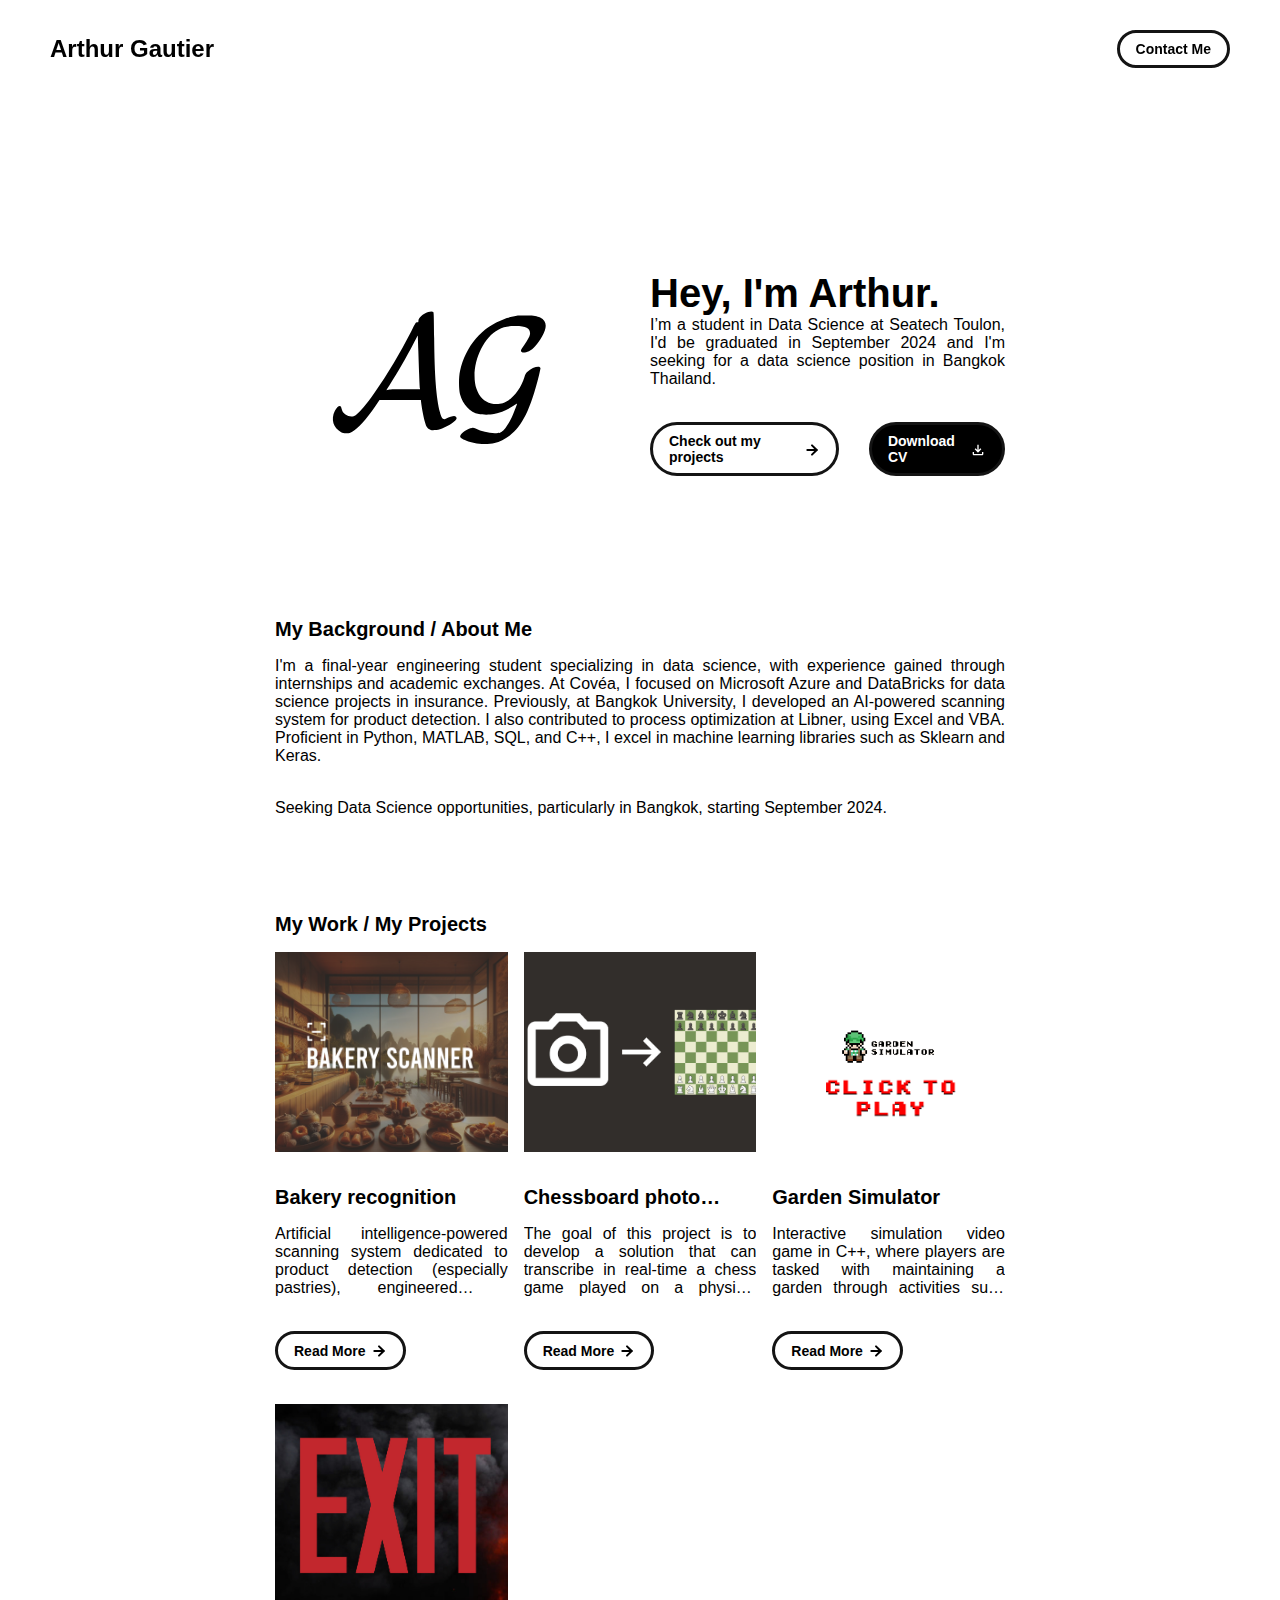
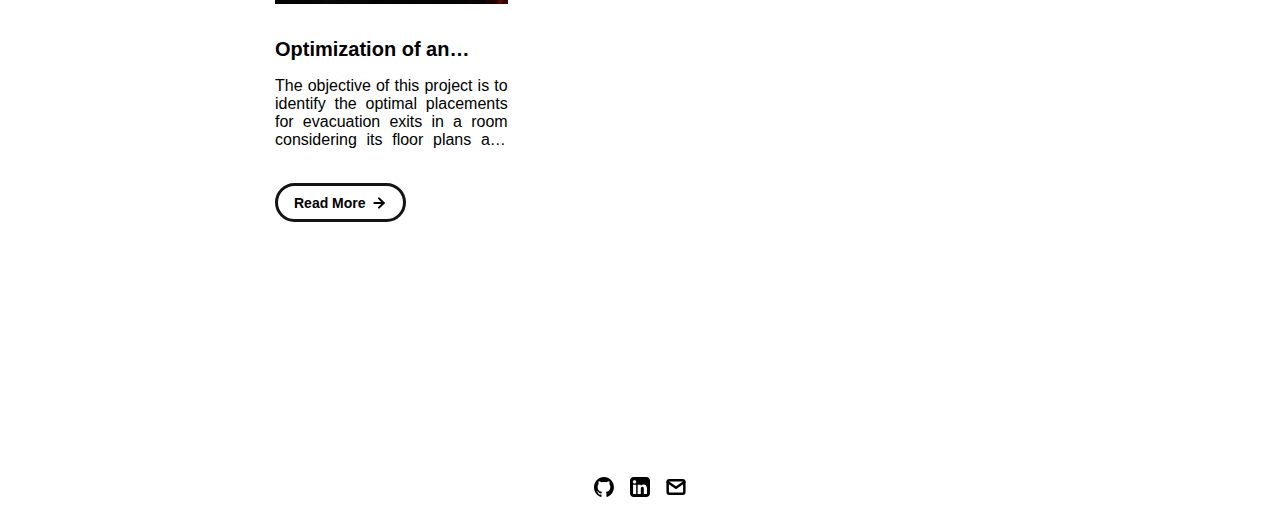
==== index.html @ 928bdd91 "Change description" ====
<!DOCTYPE html>
<html lang="en">
	<head>
		<meta charset="utf-8">

    <link rel="icon" href="./assets/images/favicon.ico" />
		<title>Arthur Gautier</title>
    <meta name="description" content="A portfolio template for the Unemployables community.">
    <meta name="viewport" content="width=device-width, initial-scale=1" />

		<link rel="stylesheet" href="./css/layout.css">
    <link rel="stylesheet" href="./css/typography.css">
    <link rel="stylesheet" href="./css/utilities.css">

		<script defer src="./js/script.js"></script>


	</head>
	<body>

    <!-- Add a container for the animated background -->
    <div id="background"></div>

    <div class="navbar">
      <a class="nav-title-link" href="./index.html">
        <span class="nav-title">Arthur Gautier</span>
        <a class="button" href="mailto:artgau79@gmail.com">
          <span class="button-text">Contact Me</span>
        </a>
      </a>

    </div>




    <!-- MAIN PAGE CONTENT -->
    <div id="main-content">

      <!-- PORTFOLIO HEADER -->
      <div id="portfolio-header">
        <div id="portfolio-header-image-container">
          <img src="./assets/images/1311.svg" class="portfolio-header-image" oncontextmenu="return false;">
        </div>



        <div id="portfolio-header-text-container">
            <div class="header-text">
              <span class="main-title">Hey, I'm Arthur.</span>
              <div class="body-text">I’m a student in Data Science at Seatech Toulon, I'd be graduated in September 2024 and I'm seeking for a data science position in Bangkok Thailand.</div>
            </div>

                <div class="button-container">

                  <a class="button" id="my-work-link">
                    <span class="button-text">Check out my projects</span> 
                    <image src="./assets/icons/arrow-right.svg" class="right-arrow-icon"/ oncontextmenu="return false;">
                  </a>

                  <a class="button" id="my-resume" href="./assets/resume.pdf" download="resume.pdf" target="_blank">
                    <span class="button-text" id="my-resume-text">Download CV</span> 
                    <image src="./assets/icons/download.svg" class="right-arrow-icon"/ oncontextmenu="return false;">
                  </a>  

                </div>

        </div>
      </div>

      <!-- ABOUT SECTION -->
      <div id="about-section">
        <span class="subheader-text">My Background / About Me</span>
        <div class="about-section-content">
          <div class="body-text">I'm a final-year engineering student specializing in data science, with experience gained through internships and academic exchanges. At Covéa, I focused on Microsoft Azure and DataBricks for data science projects in insurance. Previously, at Bangkok University, I developed an AI-powered scanning system for product detection. I also contributed to process optimization at Libner, using Excel and VBA. Proficient in Python, MATLAB, SQL, and C++, I excel in machine learning libraries such as Sklearn and Keras.</div>
          <div class="body-text">Seeking Data Science opportunities, particularly in Bangkok, starting September 2024.</div>
        </div>
      </div>

      <!-- PROJECTS / MY WORK SECTION -->
      <div id="my-work-section">

        <span class="subheader-text">My Work / My Projects</span>

        <div class="projects-container">
          <!-- 
            TODO

            This is where the project cards live. Here's a base level project card for you to copy:
            <div class="project-card">
              <img src="./assets/images/IMAGE_NAME" class="project-image">
              <div class="project-card-text-container">
                <div class="subheader-text project-title">PROJECT_NAME</div>
                <div class="body-text project-card-text">SMALL_PROJECT_DESCRIPTION</div>
              </div>
              <a class="button" href="./project-pages/PROJECT_PAGE_NAME.html">
                <span class="button-text">Read More</span>
                <image src="./assets/icons/arrow-right.svg" class="right-arrow-icon"/>
              </a>
            </div>

            - To add a project to the this area, copy the above, paste it below this comment, and change the following:
                - IMAGE_NAME: the name of the image file in assets/images
                - PROJECT_NAME: the name of the project (keep it short, it only shows 1 line)
                - SMALL_PROJECT_DESCRIPTION: a quick project description (max 4 lines)
                - PROJECT_PAGE_NAME.html: the html filename for the project (must be in project-pages folder)
          -->

          <!-- PROJECT -->
          <div class="project-card">
            <img src="./assets/images/bakery.png" class="project-image" oncontextmenu="return false;">
            <div class="project-card-text-container">
              <div class="subheader-text project-title">Bakery recognition</div>
              <div class="body-text project-card-text">Artificial intelligence-powered scanning system dedicated to product detection (especially pastries), engineered to streamline automated vending.</div>
            </div>
            <a class="button" href="https://github.com/SkowKyubu/ST_P2A_ChessRecognition" target="_blank">
              <span class="button-text">Read More</span>
              <image src="./assets/icons/arrow-right.svg" class="right-arrow-icon"/ oncontextmenu="return false;">
            </a>
          </div>


          <!-- PROJECT -->
          <div class="project-card">
            <img src="./assets/images/chessconverter.jpeg" class="project-image" oncontextmenu="return false;">
            <div class="project-card-text-container">
              <div class="subheader-text project-title">Chessboard photo converter</div>
              <div class="body-text project-card-text">The goal of this project is to develop a solution that can transcribe in real-time a chess game played on a physical chessboard into a digital format.</div>
            </div>
            <a class="button" href="https://github.com/SkowKyubu/ST_P2A_ChessRecognition" target="_blank">
              <span class="button-text">Read More</span>
              <image src="./assets/icons/arrow-right.svg" class="right-arrow-icon"/ oncontextmenu="return false;">
            </a>
          </div>


          <!-- PROJECT -->
          <div class="project-card">
            <img src="./assets/images/garden_simulator.png" class="project-image" oncontextmenu="return false;">
            <div class="project-card-text-container">
              <div class="subheader-text project-title">Garden Simulator</div>
              <div class="body-text project-card-text">
                Interactive simulation video game in C++, where players are tasked with maintaining a garden through activities such as purchasing seeds and managing gardeners.</div>
            </div>
            <a class="button" href="https://github.com/SkowKyubu/ST_OOP_GardenSimulator" target="_blank">
              <span class="button-text">Read More</span>
              <image src="./assets/icons/arrow-right.svg" class="right-arrow-icon"/ oncontextmenu="return false;">
            </a>
          </div>

         

          <!-- PROJECT -->
          <div class="project-card">
            <img src="./assets/images/fire.jpeg" class="project-image" oncontextmenu="return false;">
            <div class="project-card-text-container">
              <div class="subheader-text project-title">Optimization of an evacuation</div>
              <div class="body-text project-card-text">The objective of this project is to identify the optimal placements for evacuation exits in a room considering its floor plans and obstacles.</div>
            </div>
            <a class="button" href="https://github.com/SkowKyubu/TIPE_OptimizationEvacuation" oncontextmenu="return false;" target="_blank">
              <span class="button-text">Read More</span>
              <image src="./assets/icons/arrow-right.svg" class="right-arrow-icon"/>
            </a>
          </div>

          
        </div>
      </div>
    </div>

    <!-- FOOTER -->
    <div id="footer">
      <!-- 
        TODO - Change href to your Instagram account (can also delete entire "a" element if no Instagram) 

        This should be the same across all pages.
      -->
      <a class="icon-link" target="_blank" href="https://github.com/SkowKyubu">
        <image src="./assets/icons/github.svg" class="footer-icon"/>
      </a>
      <!-- 
        TODO - Change href to your Twitter account (can also delete entire "a" element if no Twitter) 
      
        This should be the same across all pages.
      -->
      <a class="icon-link" target="_blank" href="https://www.linkedin.com/in/agtier/">
        <image src="./assets/icons/linkedin.svg" class="footer-icon"/>
      </a>
      <!-- 
        TODO - Change the email after "mailto" to your contact email 
      
        This should be the same across all pages.
      -->
      <a class="icon-link" href="mailto:artgau79@gmail.com">
        <image src="./assets/icons/mail.svg" class="footer-icon"/>
      </a>
    </div>


    <!-- Add script tags for Three.js and Vanta.js
<script src="https://cdnjs.cloudflare.com/ajax/libs/three.js/r121/three.min.js"></script>
<script src="https://cdn.jsdelivr.net/npm/vanta@latest/dist/vanta.birds.min.js"></script>
<script>
    var setVanta = () => {
        if (window.VANTA) window.VANTA.BIRDS({
            el: "#background", // Target the background container
            mouseControls: true,
            touchControls: true,
            gyroControls: false,
            minHeight: 200.00,
            minWidth: 200.00,
            scale: 1.00,
            scaleMobile: 1.00,
            backgroundColor: 0xffffff,
            color1: 0x8b48d7,
            color2: 0x5a55c0,
            separation: 91.00,
            quantity: 3.00
        });
    };
    // Initialize Vanta.js on page load and when page fades in
    document.addEventListener("DOMContentLoaded", setVanta);
    window.edit_page.Event.subscribe("Page.beforeNewOneFadeIn", setVanta);
</script> -->

	</body>
</html>
---- css/layout.css ----
* {
  box-sizing: border-box;
}

html {
  text-size-adjust: none;
  -webkit-text-size-adjust: none;
  -moz-text-size-adjust: none;
  -ms-text-size-adjust: none;
}

body {
  margin: 0;
  -webkit-font-smoothing: antialiased;
  -moz-osx-font-smoothing: grayscale;
}

#background {
  position: absolute;
  width: 100%;
  height: 77%;
  z-index: -1; 
  top: 0;
}


/* Main Page Layout */

#main-content {
  margin: 225px 425px;
  display: flex;
  flex-direction: column;
  gap: 96px;
}




/* Portfolio Header */

#portfolio-header {
  display: flex;
  gap: 20px;
  align-items: center;
}


#portfolio-header-image-container {
  display: flex;
  flex-direction: column;
  gap: 10px;
  flex-basis: 50%;
}

.portfolio-header-image {
  width: 100%;
  height: auto;
}

#portfolio-header-text-container {
  display: flex;
  flex-direction: column;
  gap: 34px;
  flex-basis: 50%;
}




/* About Section */

#about-section {
  display: flex;
  flex-direction: column;
  gap: 16px;
}

.about-section-content {
  display: flex;
  flex-direction: column;
  gap: 34px;
}




/* Project Section */

#my-work-section {
  display: flex;
  flex-direction: column;
  gap: 16px;
}

.projects-container {
  display: flex;
  gap: 34px 16px;
  flex-wrap: wrap;
}

    /* Project Cards */

    .project-card {
      max-width: calc((100% - 32px) / 3);
      display: flex;
      flex-direction: column;
      gap: 34px;
      
    }

    .project-card-text-container {
      flex-direction: column;
      display: flex;
      gap: 16px
    }

    .project-image {
      width: 100%;
      height: 200px;
      object-fit: cover;
      object-position: center;
    }





/* Project Pages */

#project-header {
  display: flex;
  flex-direction: column;
  gap: 16px;
}

.project-header-image {
  width: 100%;
  height: auto;
}

#project-details {
  display: flex;
  flex-direction: column;
  gap: 16px;
}

.project-details-content {
  display: flex;
  flex-direction: column;
  gap: 34px;
}

    /* Project Gallery */

    #project-gallery {
      display: flex;
      flex-direction: column;
      gap: 16px;
    }

    .project-gallery-content {
      display: flex;
      flex-wrap: wrap;
      gap: 34px 16px;
    }

    .gallery-image-container {
      width: 100%;
      display: flex;
      flex-direction: column;
      gap: 10px;
    }

    .gallery-image-container.half-width {
      width: calc((100% - 16px) / 2);
    }

    .gallery-image {
      width: 100%;
      height: auto;
    }


/* Extra Extra large devices (large laptops and desktops, 1200px and below) */
@media only screen and (max-width: 1600px) {
  #main-content {
    margin: 225px 275px;
  }
}

/* Extra large devices (large laptops and desktops, 1200px and below) */
@media only screen and (max-width: 1200px) {
  #main-content {
    margin: 225px 175px;
  }
}

/* Large devices (laptops/desktops, 1000px and below) */
@media only screen and (max-width: 1000px) {
  #main-content {
    margin: 225px 75px;
  }
}

/* Small devices (portrait tablets and large phones, 800px and below) */
@media only screen and (max-width: 800px) {
  #main-content {
    margin: 150px 50px;
  }

  #portfolio-header {
    flex-direction: column;
  }

  .project-card {
    max-width: calc((100% - 16px) / 2);
  }

  #portfolio-header-image-container {
    width: 50%; /* Adjust the percentage as needed */
    height: auto; /* Maintain aspect ratio */
  }
}

/* Small devices (portrait tablets and large phones, 600px and below) */
@media only screen and (max-width: 600px) {
  #main-content {
    margin: 75px 20px;
  }

  .project-card {
    max-width: 100%;
  }
}
---- css/typography.css ----
body {
  font-family: "Helvetica Neue", Helvetica, Arial, sans-serif;
}

.nav-title {
  font-weight: 700;
  font-size: 24px;
}

.button-text {
  font-size: 14px;
  font-weight: 700;
}

.image-caption {
  font-size: 14px;
  font-weight: 500;
}

.main-title {
  font-size: 40px;
  font-weight: 700;
}

.subheader-text {
  font-size: 20px;
  font-weight: 700;
}

.body-text {
  font-size: 16px;
  font-weight: 500;
  text-align: justify;
  text-justify: inter-word;

}

.project-card-text {
  overflow: hidden;
  text-overflow: ellipsis;
  display: -webkit-box;
  -webkit-line-clamp: 4;
  -webkit-box-orient: vertical;
}

.project-title {
  overflow: hidden;
  text-overflow: ellipsis;
  display: -webkit-box;
  -webkit-line-clamp: 1;
  -webkit-box-orient: vertical;
}
---- css/utilities.css ----
/* Icons */

.right-arrow-icon {
  width: 16px;
  height: 16px;
  margin-top: 1px;
}

.footer-icon {
  width: 20px;
  height: 20px;
}

a.icon-link {
  transition: transform 200ms ease-in-out;
}

a.icon-link:hover {
  cursor: pointer;
  stroke-width: 5;
  margin: 0;
  transform: rotate(15deg);
}


/* Navbar Styling */

.navbar {
  width: 100%;
  padding: 30px 50px;
  display: flex;
  justify-content: space-between;
  align-items: center;
  position: fixed;
  top: 0;
  left: 0;
}

.nav-title-link {
  color: black;
  text-decoration: none;
}

.nav-title-link:hover {
  text-decoration: underline;
}

/* Small devices (portrait tablets and large phones, 1001px and below) */
@media only screen and (max-width: 1001px) {
  .navbar {
    padding: 20px 20px;
    background-color: white
  }
}


/* Button Styling */

a.button {
  padding: 8px 16px;
  border: 3px solid #141414;
  border-radius: 50px;
  color: black;
  text-decoration: none;
  width: fit-content;
  display: flex;
  gap: 5px;
  align-items: center;
}

a.button:hover {
  text-decoration: underline;
  text-decoration-thickness: 2px;
  cursor: pointer;
}

.button-container {
  display: flex;
}

/* Add space between the two buttons */
#my-work-link {
  margin-right: 15px; /* Adjust as needed */
  /* background-color: white; */
}

#my-resume {
  margin-left: 15px; /* Adjust as needed */
  background-color: black;
}

#my-resume-text{
  color: white;
}

#my-resume:hover {
  color: white;
  text-decoration: underline;
  text-decoration-thickness: 2px;
  cursor: pointer;
}


/* Footer Styling */

#footer {
  width: 100%;
  display: flex;
  padding: 30px 50px;
  justify-content: center;
  align-items: center;
  gap: 16px;
}

/* Link Styling */
a.no-underline {
  text-decoration: none;
  color: black
}

a.no-underline:hover {
  text-decoration: underline;
  cursor: pointer;
}

/* Small devices (portrait tablets and large phones, 800px and below) */
@media only screen and (max-width: 800px) {
  #footer {
    padding: 20px 20px;
  }
}
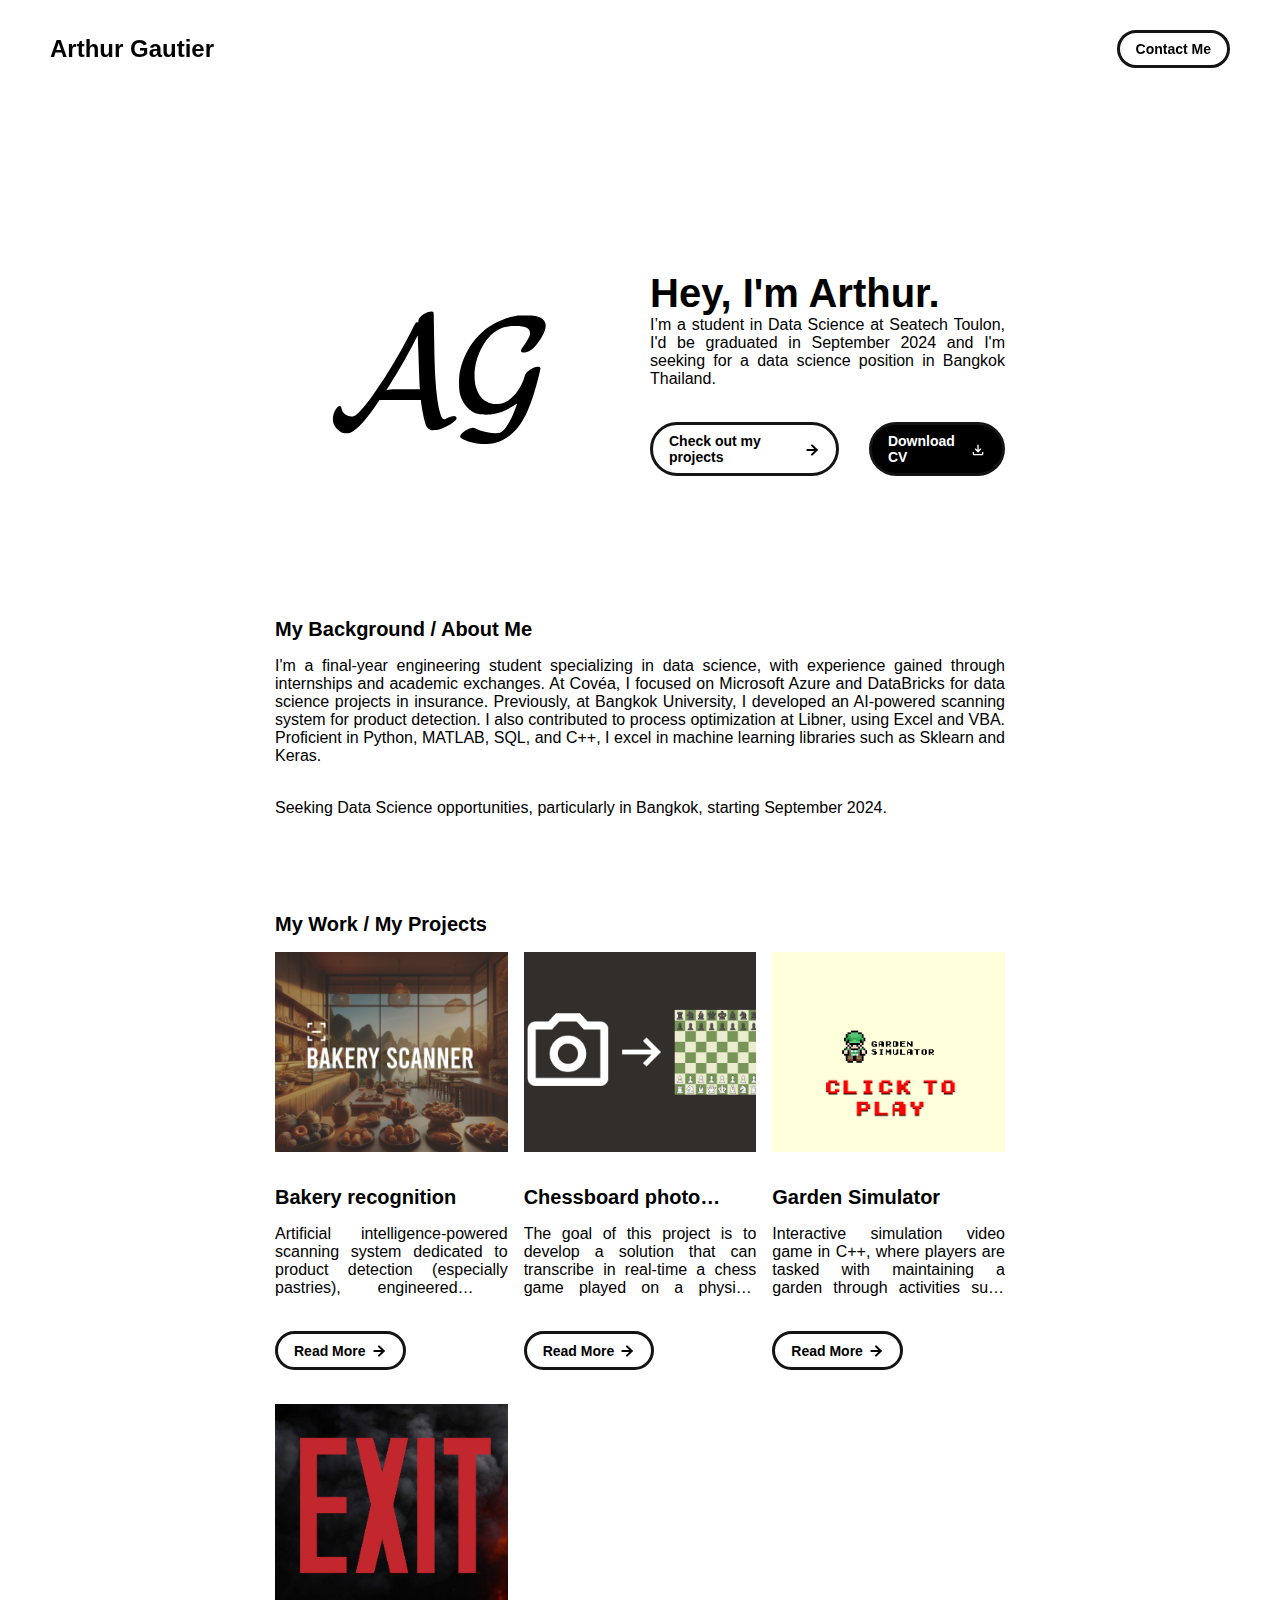
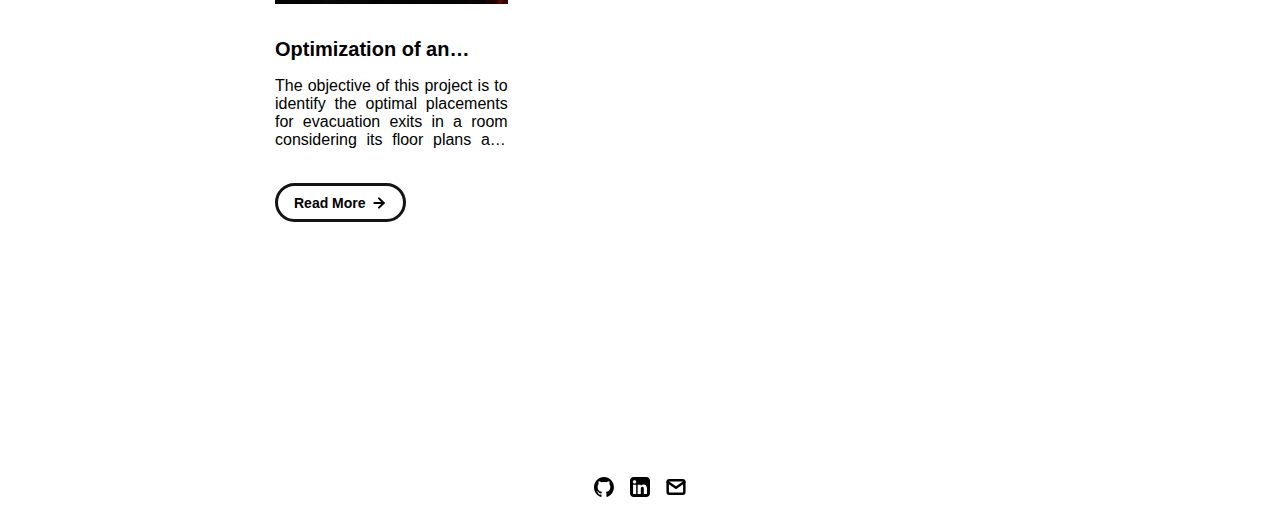
==== commit a3da7d97: "Updates" ====
--- a/index.html
+++ b/index.html
@@ -83,28 +83,6 @@
         <span class="subheader-text">My Work / My Projects</span>
 
         <div class="projects-container">
-          <!-- 
-            TODO
-
-            This is where the project cards live. Here's a base level project card for you to copy:
-            <div class="project-card">
-              <img src="./assets/images/IMAGE_NAME" class="project-image">
-              <div class="project-card-text-container">
-                <div class="subheader-text project-title">PROJECT_NAME</div>
-                <div class="body-text project-card-text">SMALL_PROJECT_DESCRIPTION</div>
-              </div>
-              <a class="button" href="./project-pages/PROJECT_PAGE_NAME.html">
-                <span class="button-text">Read More</span>
-                <image src="./assets/icons/arrow-right.svg" class="right-arrow-icon"/>
-              </a>
-            </div>
-
-            - To add a project to the this area, copy the above, paste it below this comment, and change the following:
-                - IMAGE_NAME: the name of the image file in assets/images
-                - PROJECT_NAME: the name of the project (keep it short, it only shows 1 line)
-                - SMALL_PROJECT_DESCRIPTION: a quick project description (max 4 lines)
-                - PROJECT_PAGE_NAME.html: the html filename for the project (must be in project-pages folder)
-          -->
 
           <!-- PROJECT -->
           <div class="project-card">
@@ -170,58 +148,19 @@
 
     <!-- FOOTER -->
     <div id="footer">
-      <!-- 
-        TODO - Change href to your Instagram account (can also delete entire "a" element if no Instagram) 
-
-        This should be the same across all pages.
-      -->
+      <!-- GITHUB-->
       <a class="icon-link" target="_blank" href="https://github.com/SkowKyubu">
         <image src="./assets/icons/github.svg" class="footer-icon"/>
       </a>
-      <!-- 
-        TODO - Change href to your Twitter account (can also delete entire "a" element if no Twitter) 
-      
-        This should be the same across all pages.
-      -->
+      <!-- LINKEDIN -->
       <a class="icon-link" target="_blank" href="https://www.linkedin.com/in/agtier/">
         <image src="./assets/icons/linkedin.svg" class="footer-icon"/>
       </a>
-      <!-- 
-        TODO - Change the email after "mailto" to your contact email 
-      
-        This should be the same across all pages.
-      -->
+      <!-- MAIL-->
       <a class="icon-link" href="mailto:artgau79@gmail.com">
         <image src="./assets/icons/mail.svg" class="footer-icon"/>
       </a>
     </div>
 
-
-    <!-- Add script tags for Three.js and Vanta.js
-<script src="https://cdnjs.cloudflare.com/ajax/libs/three.js/r121/three.min.js"></script>
-<script src="https://cdn.jsdelivr.net/npm/vanta@latest/dist/vanta.birds.min.js"></script>
-<script>
-    var setVanta = () => {
-        if (window.VANTA) window.VANTA.BIRDS({
-            el: "#background", // Target the background container
-            mouseControls: true,
-            touchControls: true,
-            gyroControls: false,
-            minHeight: 200.00,
-            minWidth: 200.00,
-            scale: 1.00,
-            scaleMobile: 1.00,
-            backgroundColor: 0xffffff,
-            color1: 0x8b48d7,
-            color2: 0x5a55c0,
-            separation: 91.00,
-            quantity: 3.00
-        });
-    };
-    // Initialize Vanta.js on page load and when page fades in
-    document.addEventListener("DOMContentLoaded", setVanta);
-    window.edit_page.Event.subscribe("Page.beforeNewOneFadeIn", setVanta);
-</script> -->
-
 	</body>
 </html>
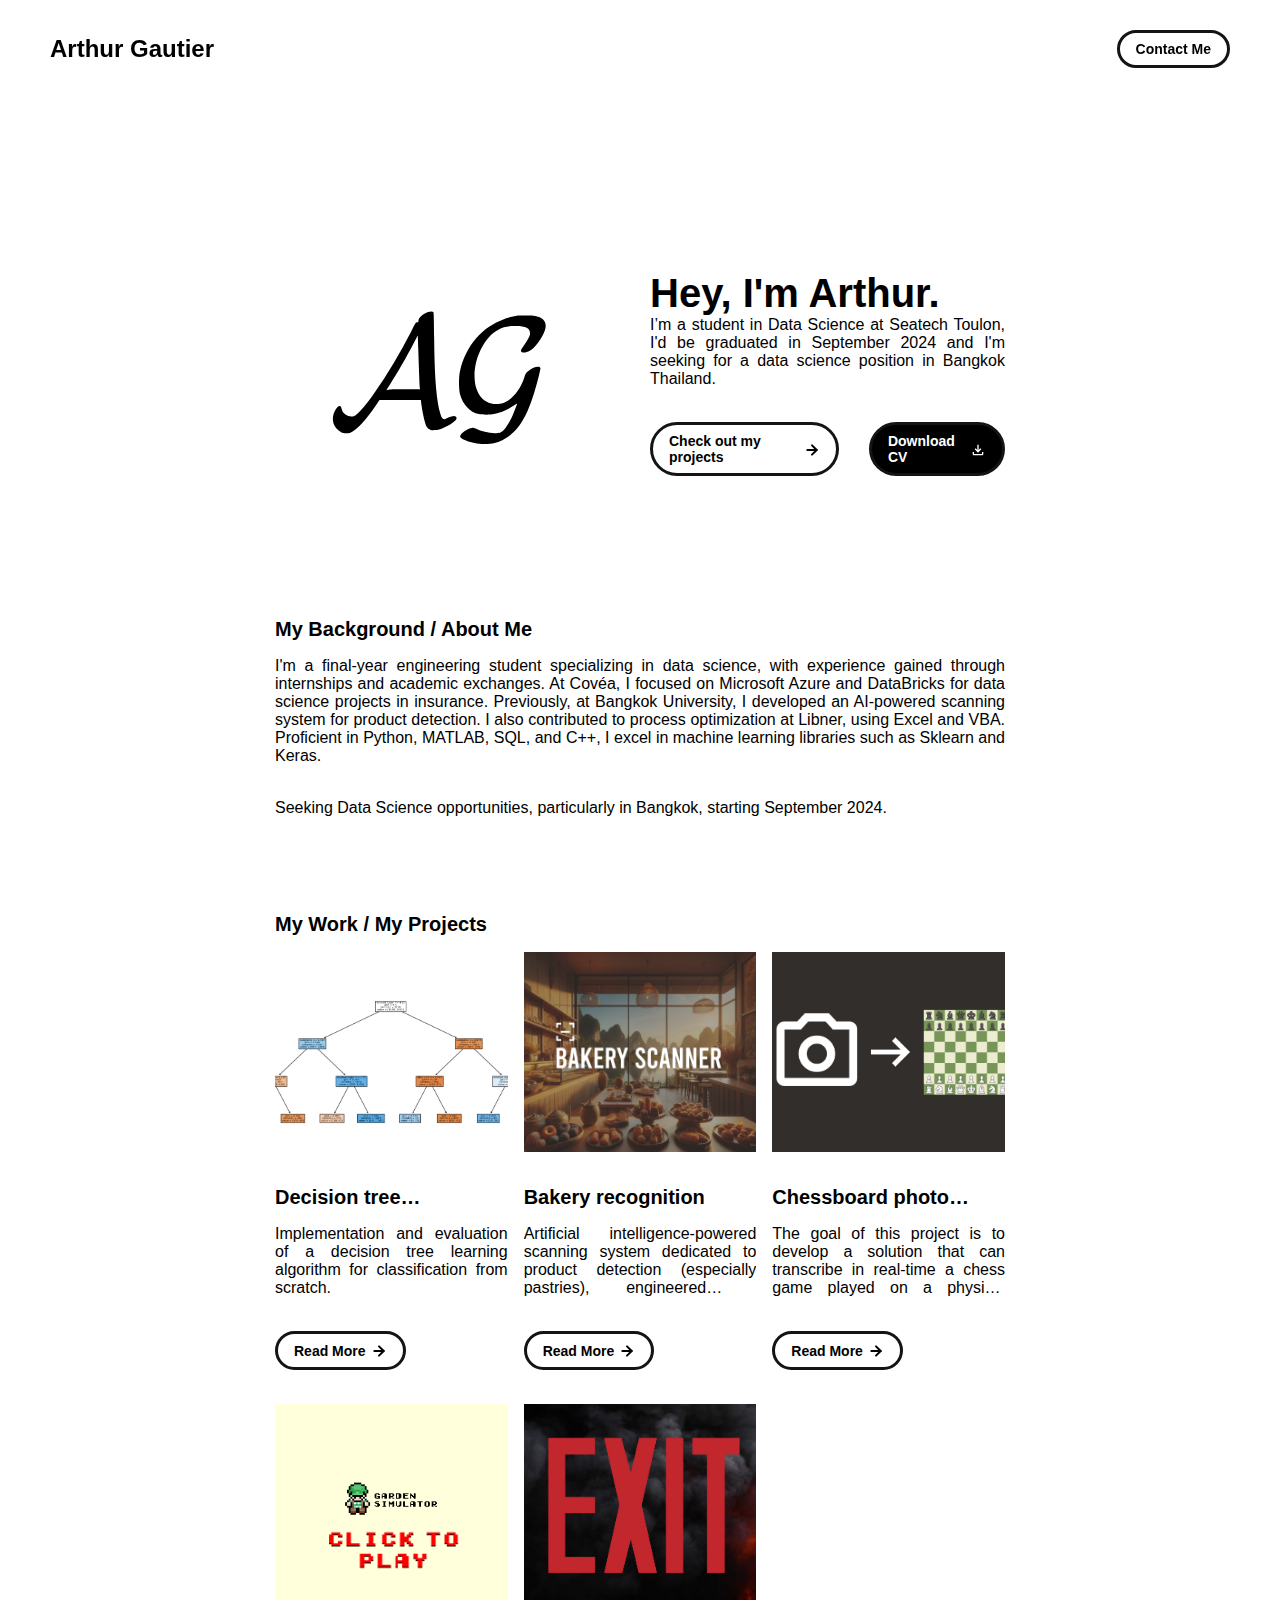
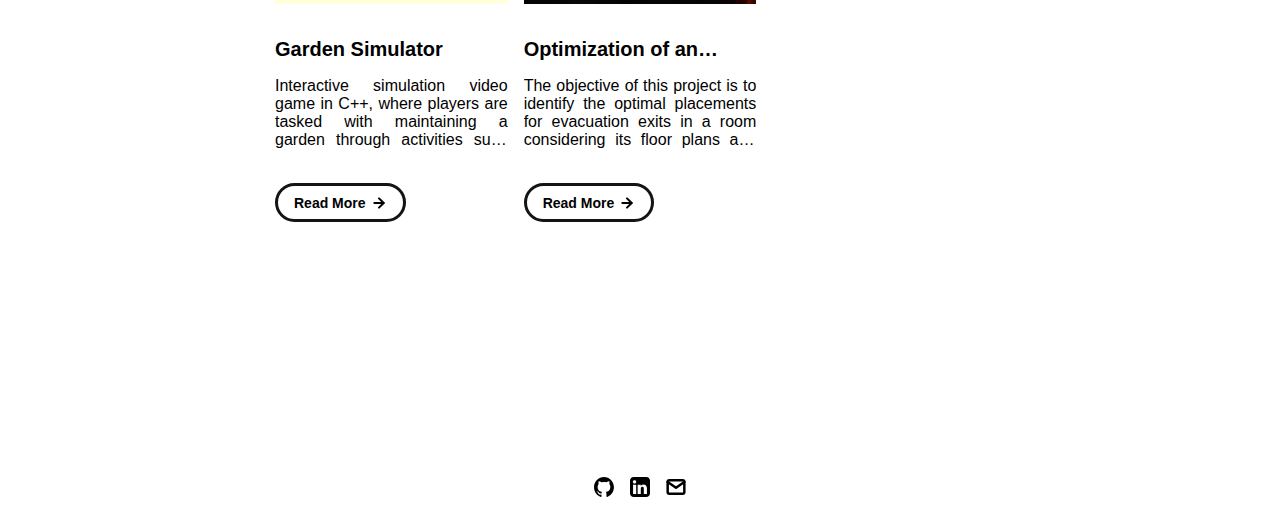
==== commit d533f898: "decision tree" ====
--- a/index.html
+++ b/index.html
@@ -83,6 +83,19 @@
         <span class="subheader-text">My Work / My Projects</span>
 
         <div class="projects-container">
+          
+          <!-- PROJECT -->
+          <div class="project-card">
+            <img src="./assets/images/decision_tree.png" class="project-image" oncontextmenu="return false;">
+            <div class="project-card-text-container">
+              <div class="subheader-text project-title">Decision tree implementation</div>
+              <div class="body-text project-card-text">Implementation and evaluation of a decision tree learning algorithm for classification from scratch.</div>
+            </div>
+            <a class="button" href="https://github.com/SkowKyubu/UIB_ML_DecisionTree" target="_blank">
+              <span class="button-text">Read More</span>
+              <image src="./assets/icons/arrow-right.svg" class="right-arrow-icon"/ oncontextmenu="return false;">
+            </a>
+          </div>
 
           <!-- PROJECT -->
           <div class="project-card">
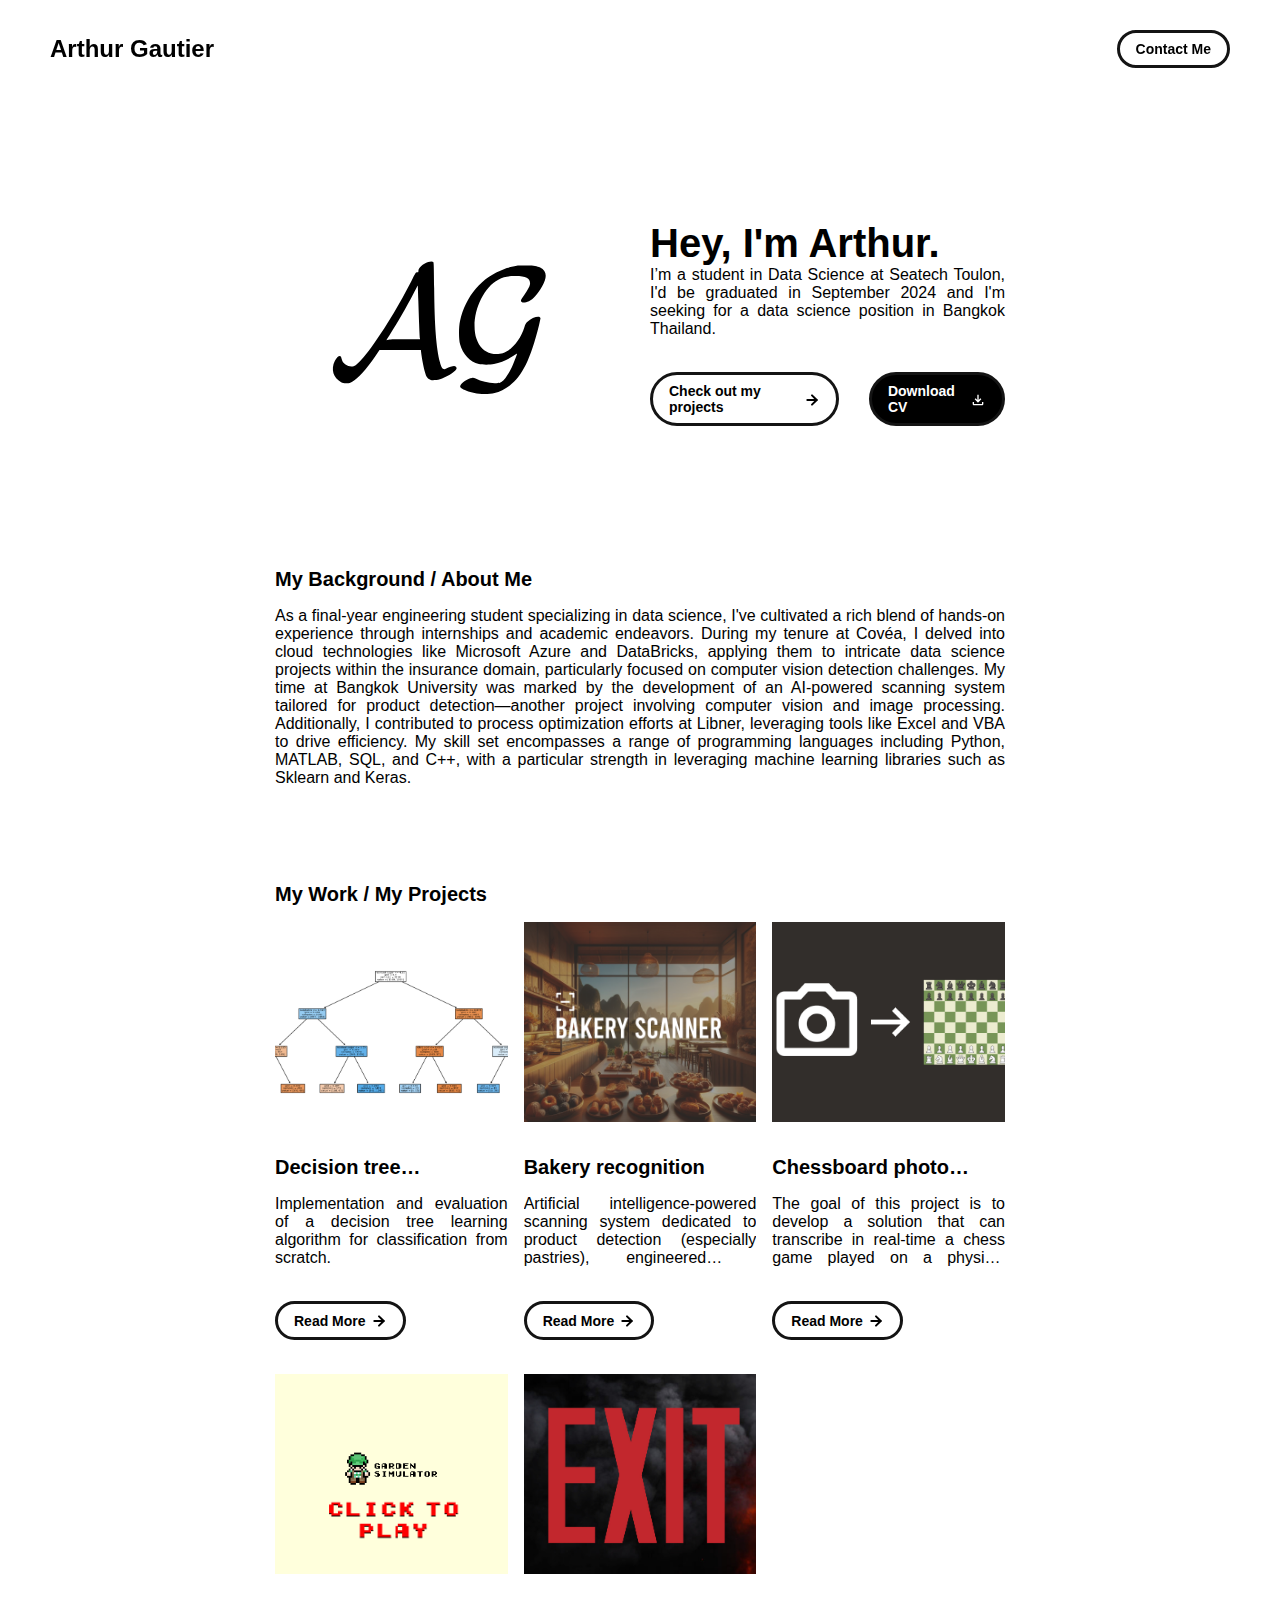
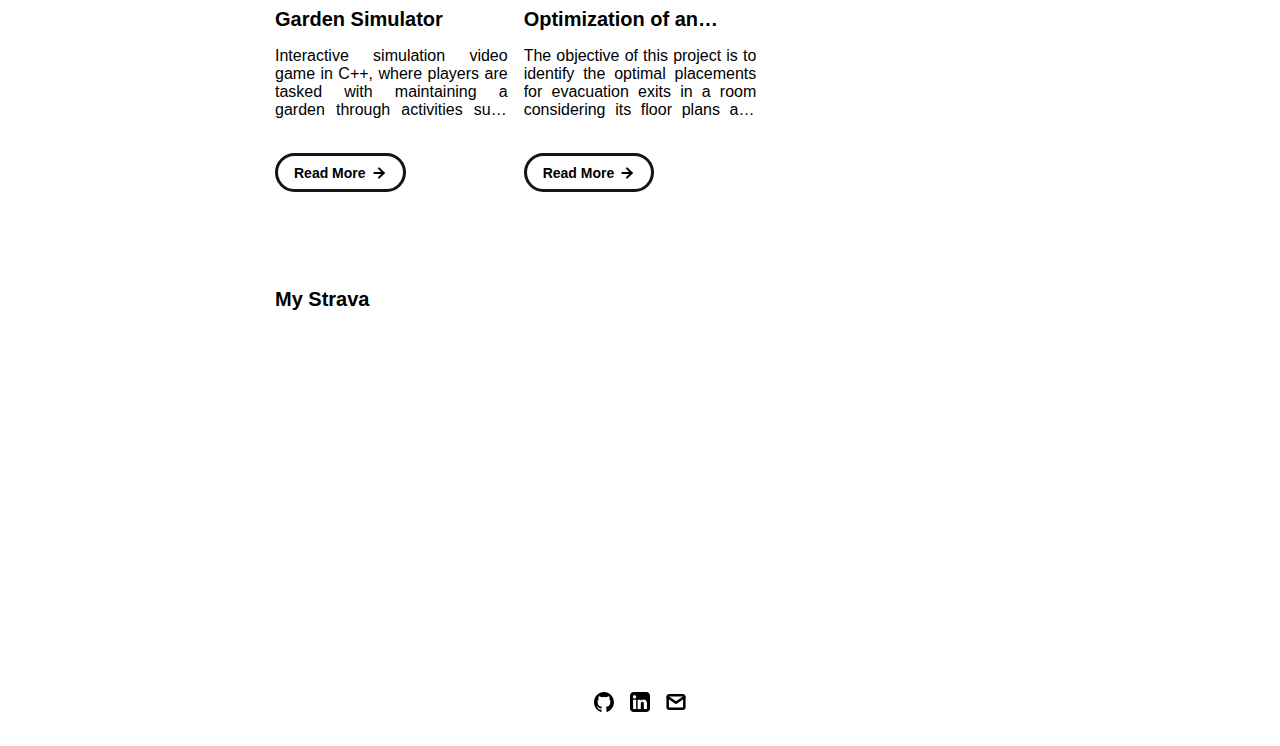
==== commit e3478df0: "Strava + description update" ====
--- a/index.html
+++ b/index.html
@@ -72,8 +72,8 @@
       <div id="about-section">
         <span class="subheader-text">My Background / About Me</span>
         <div class="about-section-content">
-          <div class="body-text">I'm a final-year engineering student specializing in data science, with experience gained through internships and academic exchanges. At Covéa, I focused on Microsoft Azure and DataBricks for data science projects in insurance. Previously, at Bangkok University, I developed an AI-powered scanning system for product detection. I also contributed to process optimization at Libner, using Excel and VBA. Proficient in Python, MATLAB, SQL, and C++, I excel in machine learning libraries such as Sklearn and Keras.</div>
-          <div class="body-text">Seeking Data Science opportunities, particularly in Bangkok, starting September 2024.</div>
+          <div class="body-text">
+            As a final-year engineering student specializing in data science, I've cultivated a rich blend of hands-on experience through internships and academic endeavors. During my tenure at Covéa, I delved into cloud technologies like Microsoft Azure and DataBricks, applying them to intricate data science projects within the insurance domain, particularly focused on computer vision detection challenges. My time at Bangkok University was marked by the development of an AI-powered scanning system tailored for product detection—another project involving computer vision and image processing. Additionally, I contributed to process optimization efforts at Libner, leveraging tools like Excel and VBA to drive efficiency. My skill set encompasses a range of programming languages including Python, MATLAB, SQL, and C++, with a particular strength in leveraging machine learning libraries such as Sklearn and Keras.</div>
         </div>
       </div>
 
@@ -157,7 +157,18 @@
           
         </div>
       </div>
+
+            <!-- STRAVA SECTION -->
+            <div id="about-section">
+              <span class="subheader-text">My Strava</span>
+              <div class="about-section-content">
+                <iframe height='160' width=100% frameborder='0' allowtransparency='false' scrolling='no' src='https://www.strava.com/athletes/32873428/activity-summary/f2bb205c139b74e978a249f36b0c56f9d981ebd6'></iframe>
+              </div>
+            </div>
+
     </div>
+
+    
 
     <!-- FOOTER -->
     <div id="footer">
--- a/css/layout.css
+++ b/css/layout.css
@@ -184,22 +184,23 @@
 /* Extra Extra large devices (large laptops and desktops, 1200px and below) */
 @media only screen and (max-width: 1600px) {
   #main-content {
-    margin: 225px 275px;
+    margin: 175px 275px;
   }
 }
 
 /* Extra large devices (large laptops and desktops, 1200px and below) */
 @media only screen and (max-width: 1200px) {
   #main-content {
-    margin: 225px 175px;
+    margin: 175px 175px;
   }
 }
 
 /* Large devices (laptops/desktops, 1000px and below) */
 @media only screen and (max-width: 1000px) {
   #main-content {
-    margin: 225px 75px;
-  }
+    margin: 175px 75px;
+  }
+
 }
 
 /* Small devices (portrait tablets and large phones, 800px and below) */
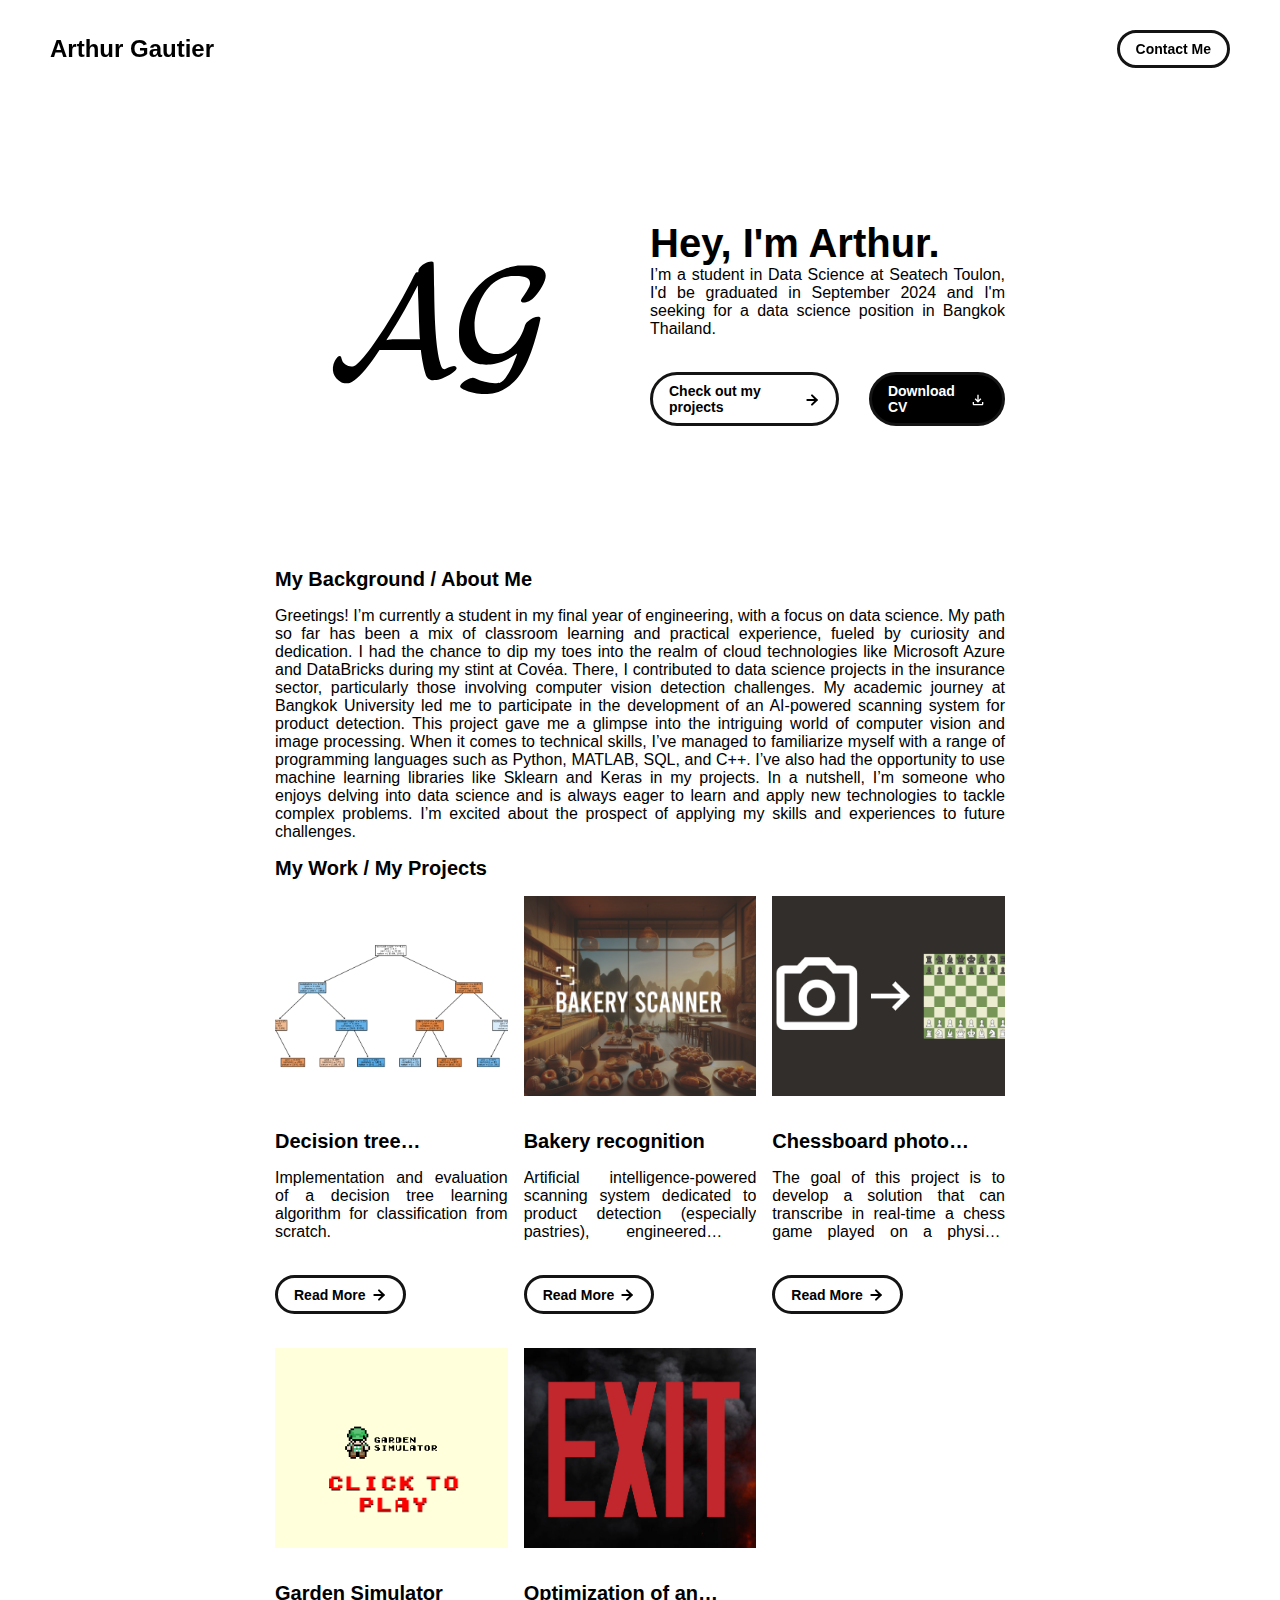
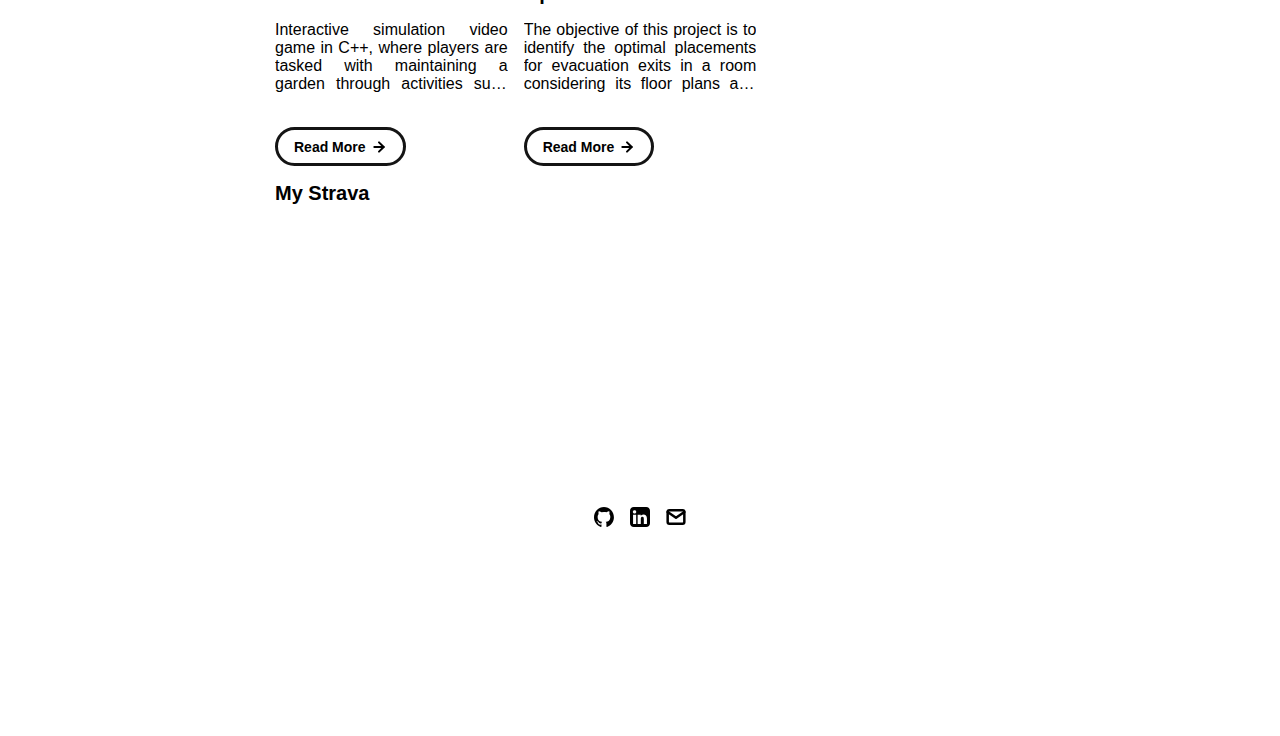
==== commit b3d1f4f0: "description" ====
--- a/index.html
+++ b/index.html
@@ -73,8 +73,12 @@
         <span class="subheader-text">My Background / About Me</span>
         <div class="about-section-content">
           <div class="body-text">
-            As a final-year engineering student specializing in data science, I've cultivated a rich blend of hands-on experience through internships and academic endeavors. During my tenure at Covéa, I delved into cloud technologies like Microsoft Azure and DataBricks, applying them to intricate data science projects within the insurance domain, particularly focused on computer vision detection challenges. My time at Bangkok University was marked by the development of an AI-powered scanning system tailored for product detection—another project involving computer vision and image processing. Additionally, I contributed to process optimization efforts at Libner, leveraging tools like Excel and VBA to drive efficiency. My skill set encompasses a range of programming languages including Python, MATLAB, SQL, and C++, with a particular strength in leveraging machine learning libraries such as Sklearn and Keras.</div>
-        </div>
+            Greetings! I’m currently a student in my final year of engineering, with a focus on data science. My path so far has been a mix of classroom learning and practical experience, fueled by curiosity and dedication.
+I had the chance to dip my toes into the realm of cloud technologies like Microsoft Azure and DataBricks during my stint at Covéa. There, I contributed to data science projects in the insurance sector, particularly those involving computer vision detection challenges.
+My academic journey at Bangkok University led me to participate in the development of an AI-powered scanning system for product detection. This project gave me a glimpse into the intriguing world of computer vision and image processing.
+When it comes to technical skills, I’ve managed to familiarize myself with a range of programming languages such as Python, MATLAB, SQL, and C++. I’ve also had the opportunity to use machine learning libraries like Sklearn and Keras in my projects.
+In a nutshell, I’m someone who enjoys delving into data science and is always eager to learn and apply new technologies to tackle complex problems. I’m excited about the prospect of applying my skills and experiences to future challenges.
+	  </div>
       </div>
 
       <!-- PROJECTS / MY WORK SECTION -->
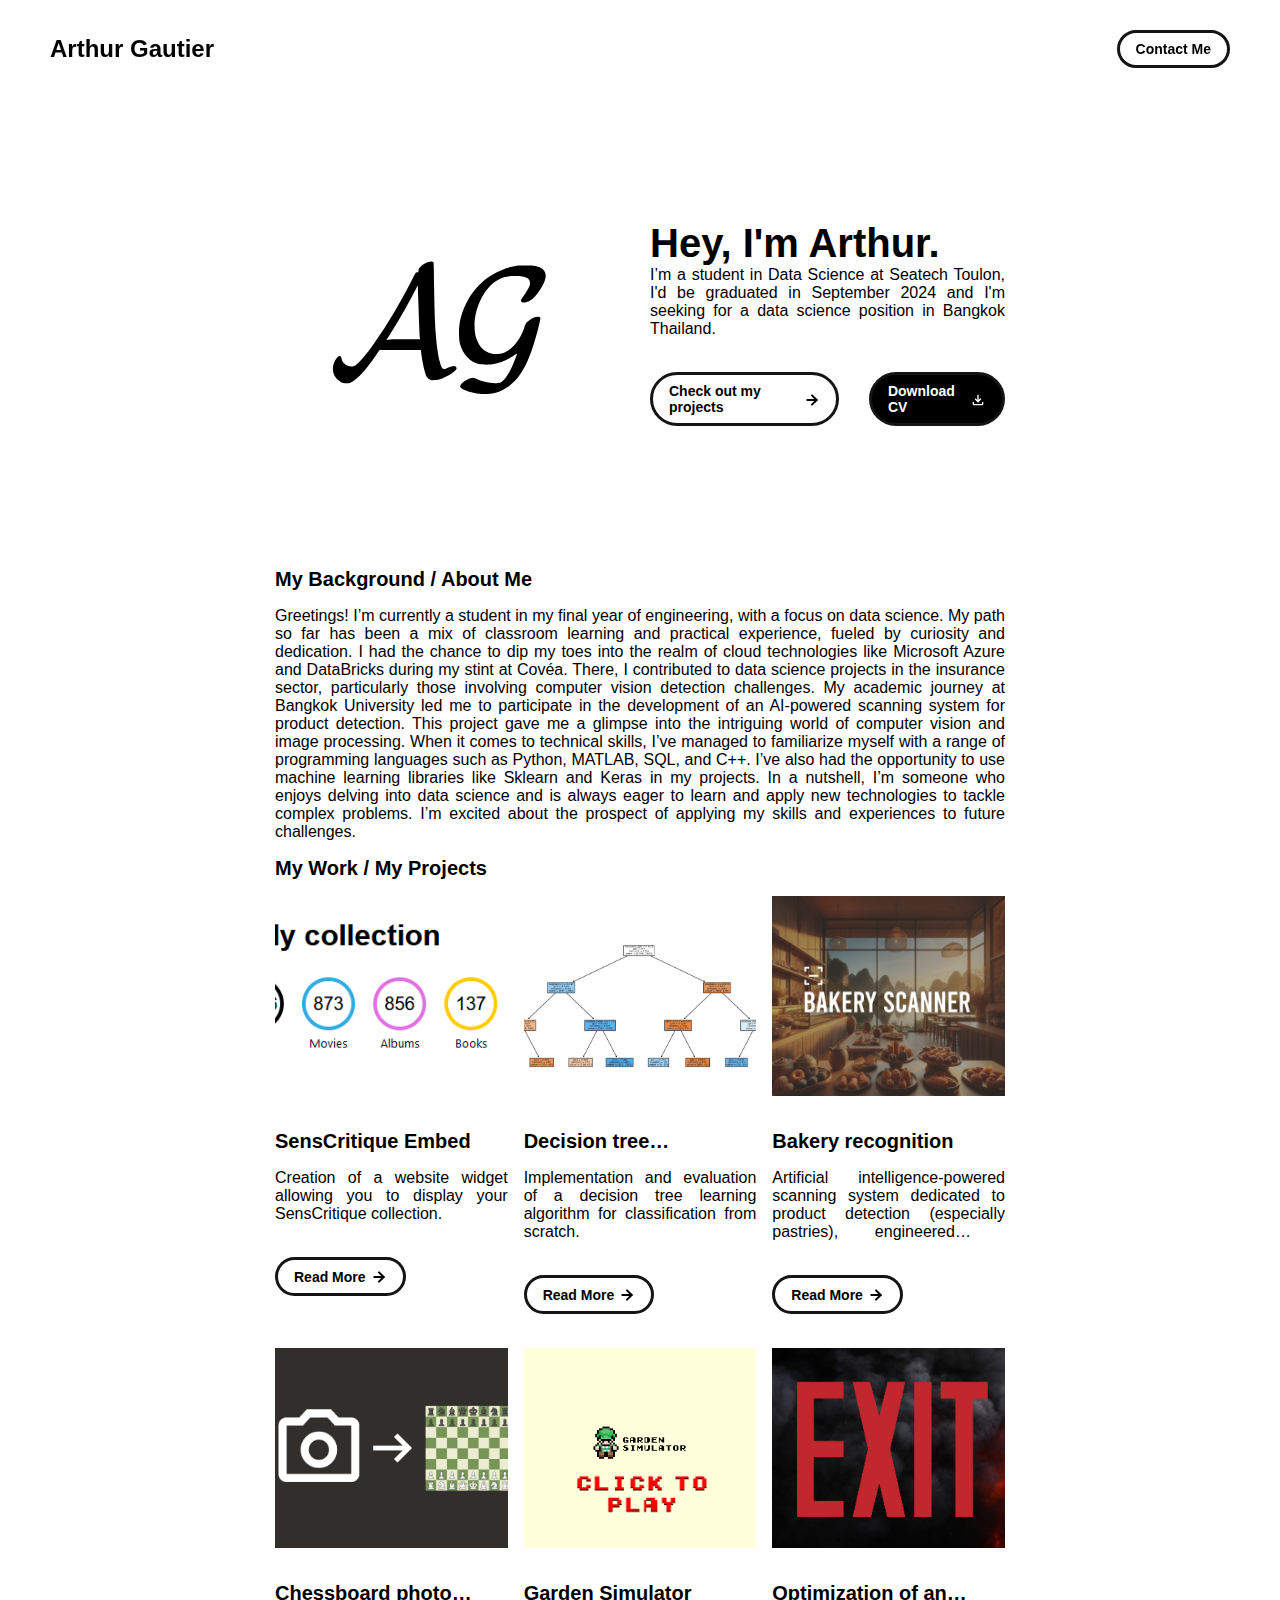
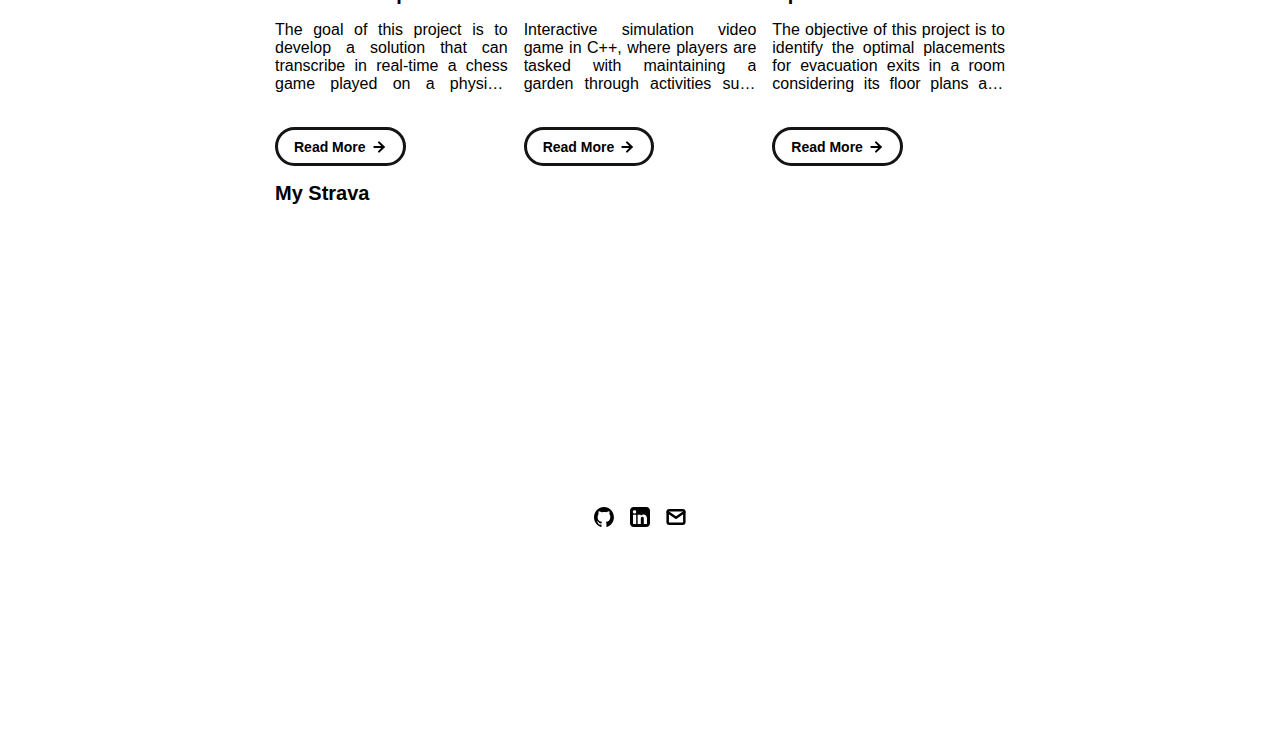
==== commit 867d5870: "SensCritique Embed" ====
--- a/index.html
+++ b/index.html
@@ -87,6 +87,20 @@
         <span class="subheader-text">My Work / My Projects</span>
 
         <div class="projects-container">
+
+          <!-- PROJECT -->
+          <div class="project-card">
+            <img src="./assets/images/SensCritique.png" class="project-image" oncontextmenu="return false;">
+            <div class="project-card-text-container">
+              <div class="subheader-text project-title">SensCritique Embed</div>
+              <div class="body-text project-card-text">Creation of a website widget allowing you to display your SensCritique collection.</div>
+            </div>
+            <a class="button" href="https://github.com/SkowKyubu/Senscritique-Embed" target="_blank">
+              <span class="button-text">Read More</span>
+              <image src="./assets/icons/arrow-right.svg" class="right-arrow-icon"/ oncontextmenu="return false;">
+            </a>
+          </div>
+	
           
           <!-- PROJECT -->
           <div class="project-card">
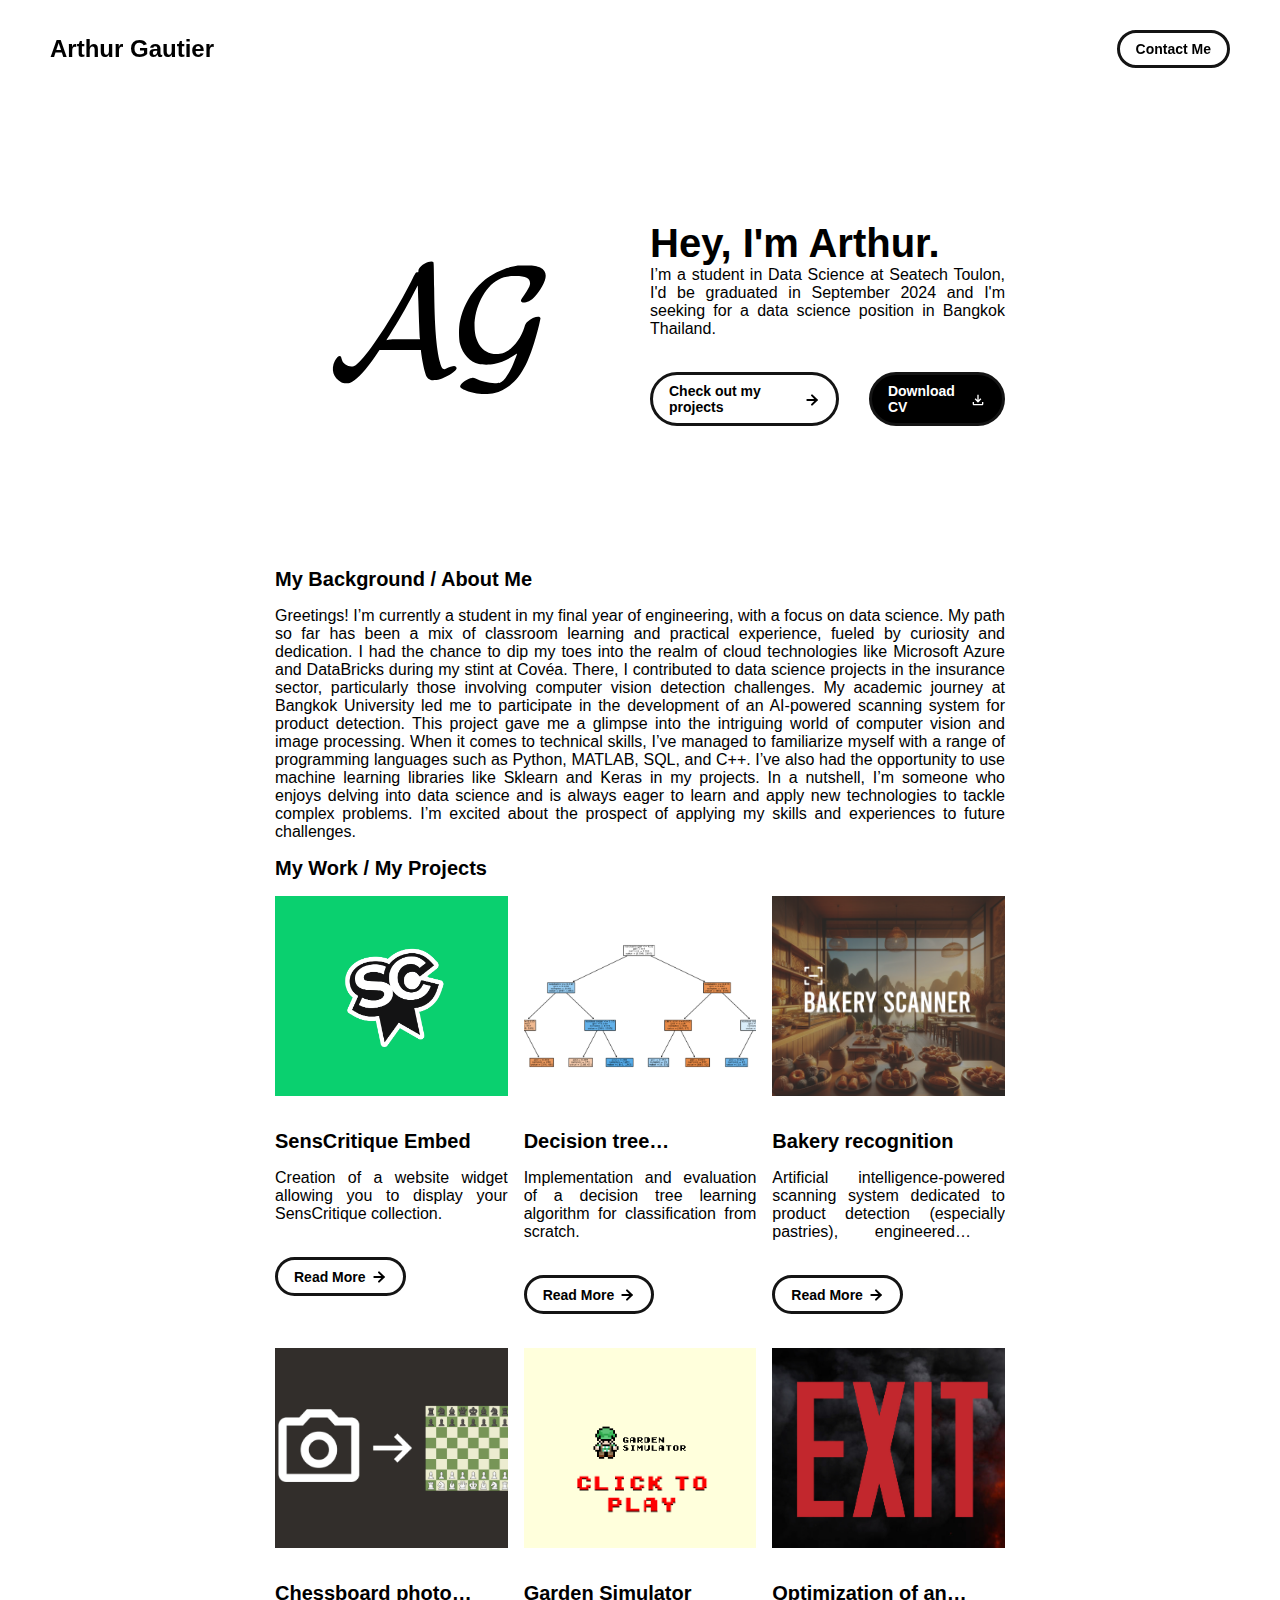
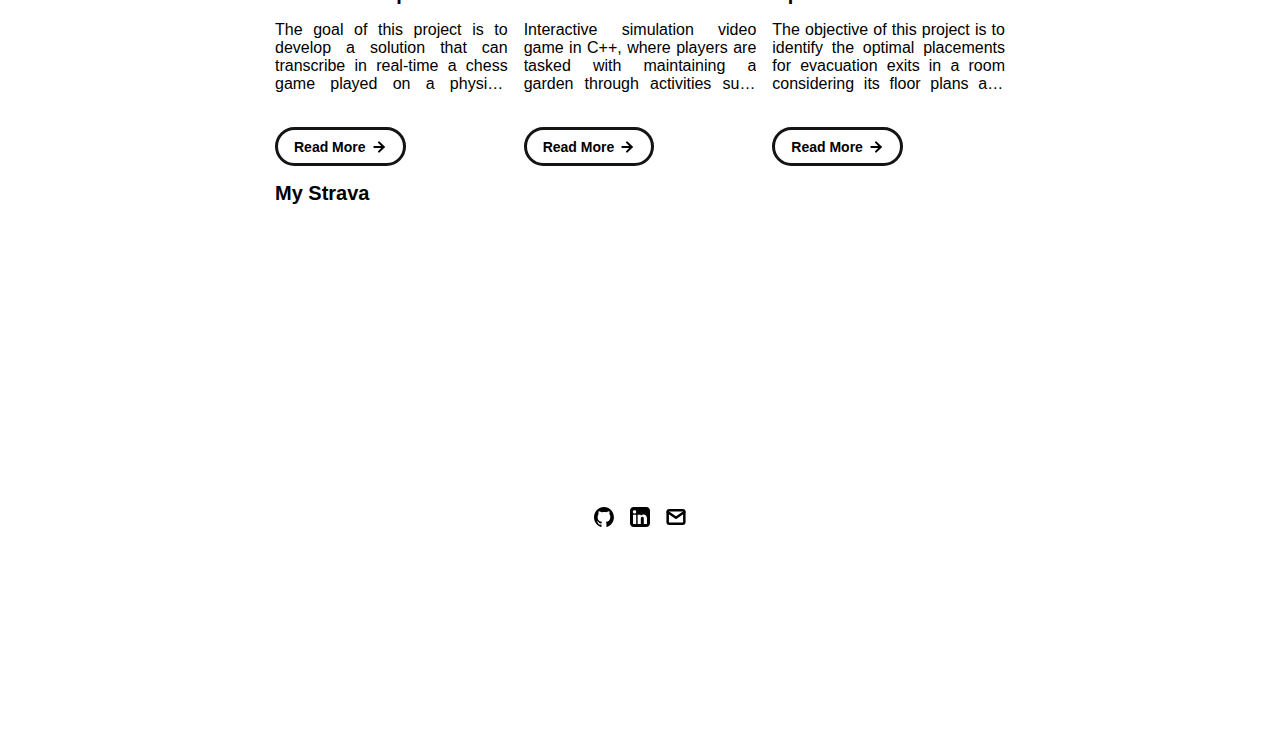
==== commit 19c40192: "Update index.html" ====
--- a/index.html
+++ b/index.html
@@ -90,7 +90,7 @@
 
           <!-- PROJECT -->
           <div class="project-card">
-            <img src="./assets/images/SensCritique.png" class="project-image" oncontextmenu="return false;">
+            <img src="./assets/images/senscritique.png" class="project-image" oncontextmenu="return false;">
             <div class="project-card-text-container">
               <div class="subheader-text project-title">SensCritique Embed</div>
               <div class="body-text project-card-text">Creation of a website widget allowing you to display your SensCritique collection.</div>
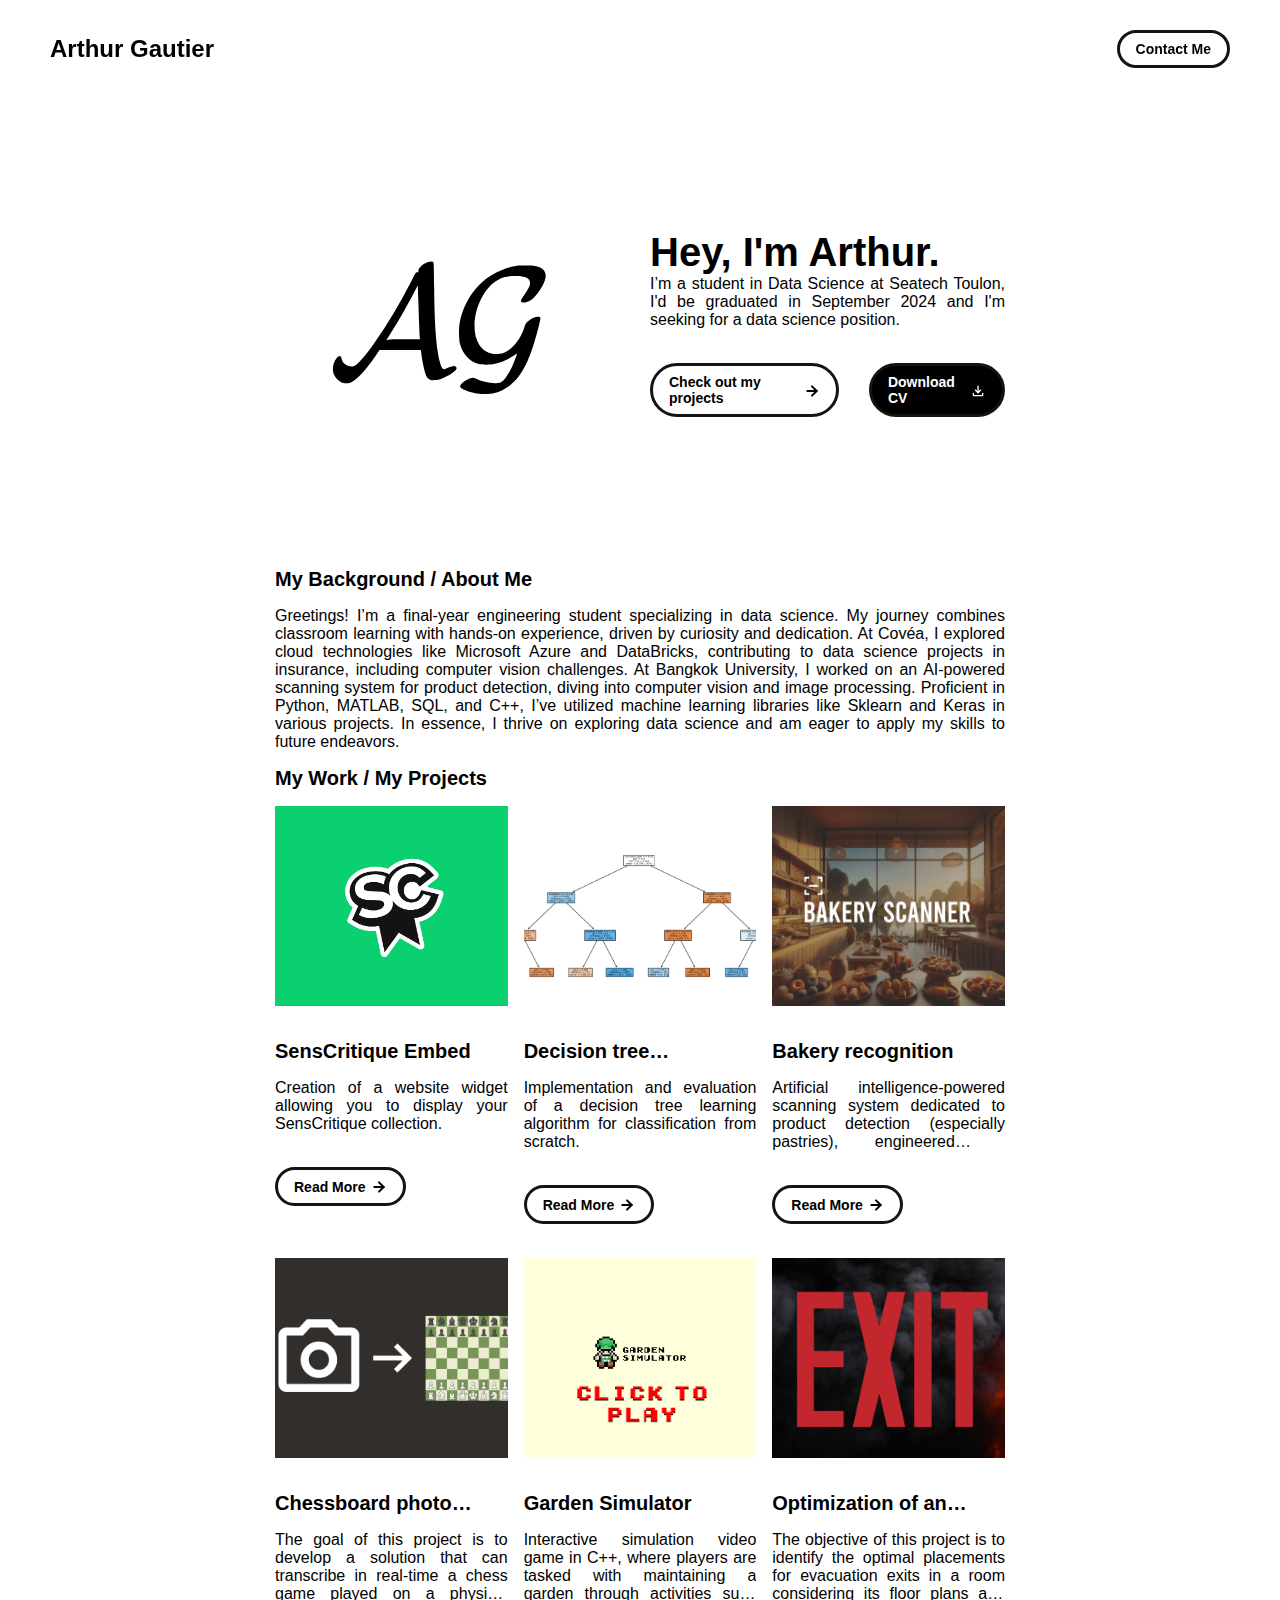
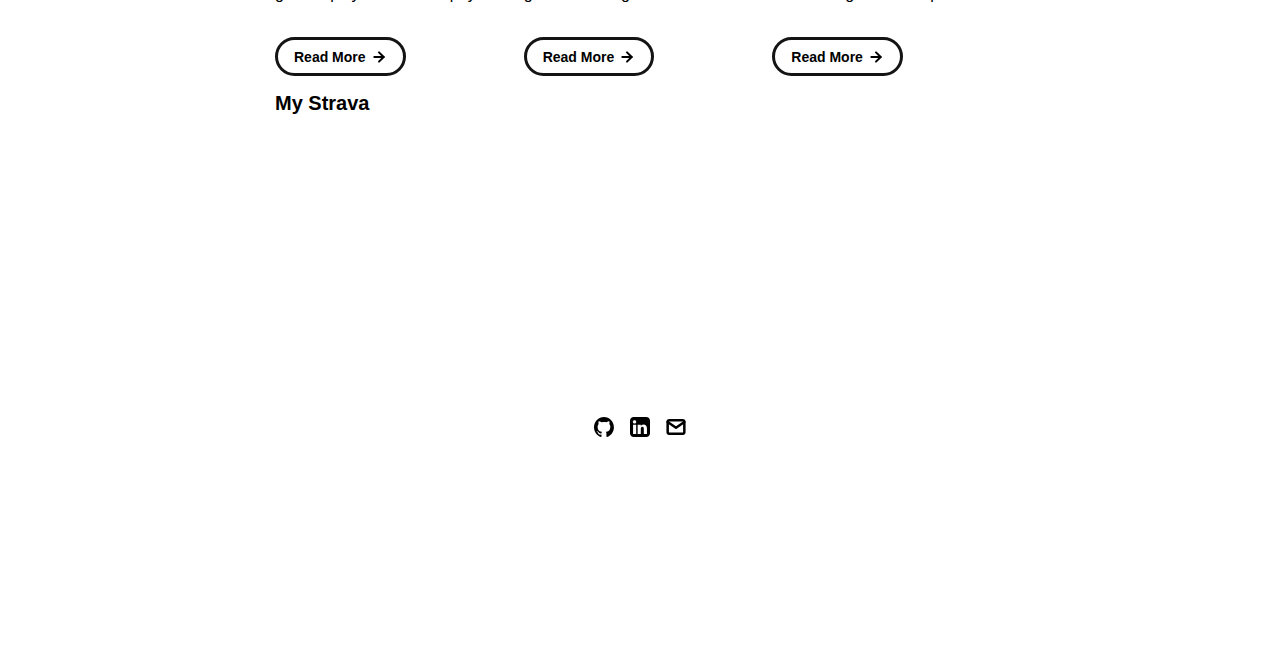
==== commit d29160bc: "Update index.html" ====
--- a/index.html
+++ b/index.html
@@ -48,7 +48,7 @@
         <div id="portfolio-header-text-container">
             <div class="header-text">
               <span class="main-title">Hey, I'm Arthur.</span>
-              <div class="body-text">I’m a student in Data Science at Seatech Toulon, I'd be graduated in September 2024 and I'm seeking for a data science position in Bangkok Thailand.</div>
+              <div class="body-text">I’m a student in Data Science at Seatech Toulon, I'd be graduated in September 2024 and I'm seeking for a data science position.</div>
             </div>
 
                 <div class="button-container">
@@ -73,11 +73,7 @@
         <span class="subheader-text">My Background / About Me</span>
         <div class="about-section-content">
           <div class="body-text">
-            Greetings! I’m currently a student in my final year of engineering, with a focus on data science. My path so far has been a mix of classroom learning and practical experience, fueled by curiosity and dedication.
-I had the chance to dip my toes into the realm of cloud technologies like Microsoft Azure and DataBricks during my stint at Covéa. There, I contributed to data science projects in the insurance sector, particularly those involving computer vision detection challenges.
-My academic journey at Bangkok University led me to participate in the development of an AI-powered scanning system for product detection. This project gave me a glimpse into the intriguing world of computer vision and image processing.
-When it comes to technical skills, I’ve managed to familiarize myself with a range of programming languages such as Python, MATLAB, SQL, and C++. I’ve also had the opportunity to use machine learning libraries like Sklearn and Keras in my projects.
-In a nutshell, I’m someone who enjoys delving into data science and is always eager to learn and apply new technologies to tackle complex problems. I’m excited about the prospect of applying my skills and experiences to future challenges.
+            Greetings! I’m a final-year engineering student specializing in data science. My journey combines classroom learning with hands-on experience, driven by curiosity and dedication. At Covéa, I explored cloud technologies like Microsoft Azure and DataBricks, contributing to data science projects in insurance, including computer vision challenges. At Bangkok University, I worked on an AI-powered scanning system for product detection, diving into computer vision and image processing. Proficient in Python, MATLAB, SQL, and C++, I’ve utilized machine learning libraries like Sklearn and Keras in various projects. In essence, I thrive on exploring data science and am eager to apply my skills to future endeavors.
 	  </div>
       </div>
 
